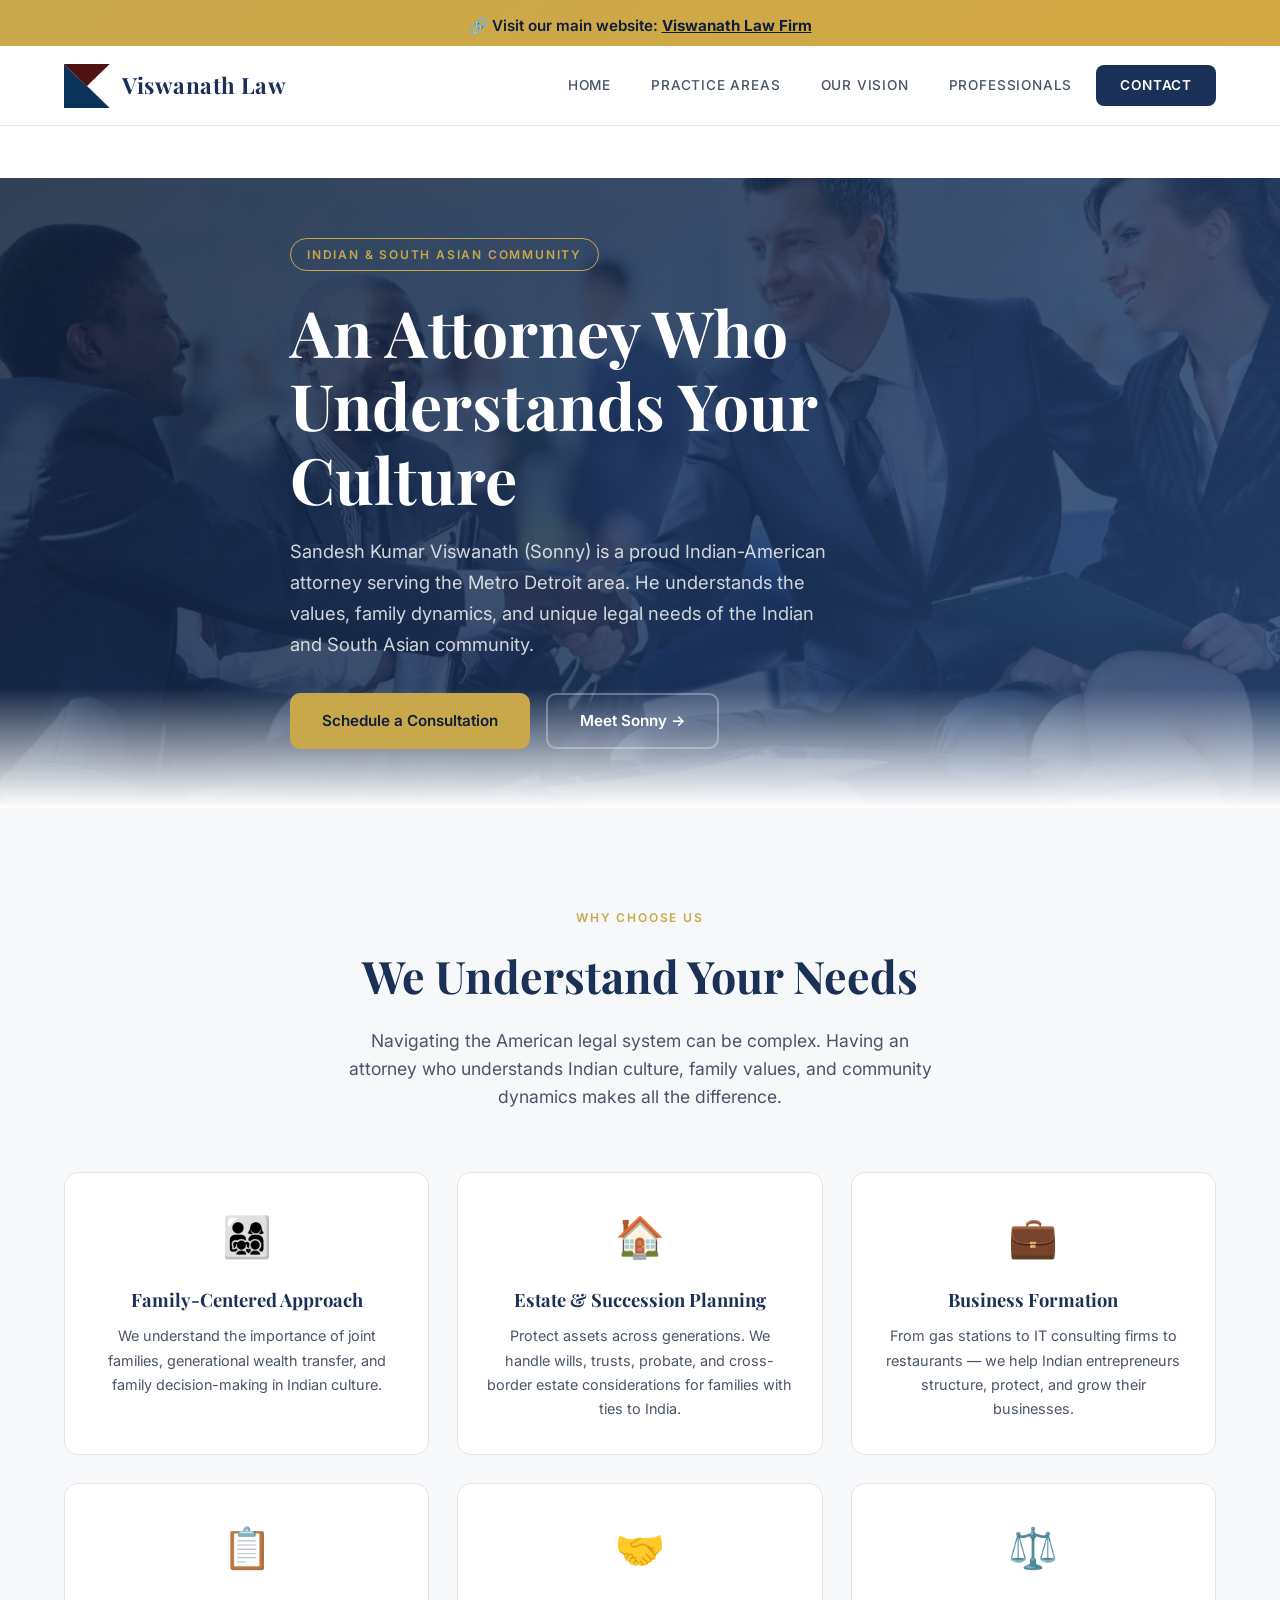
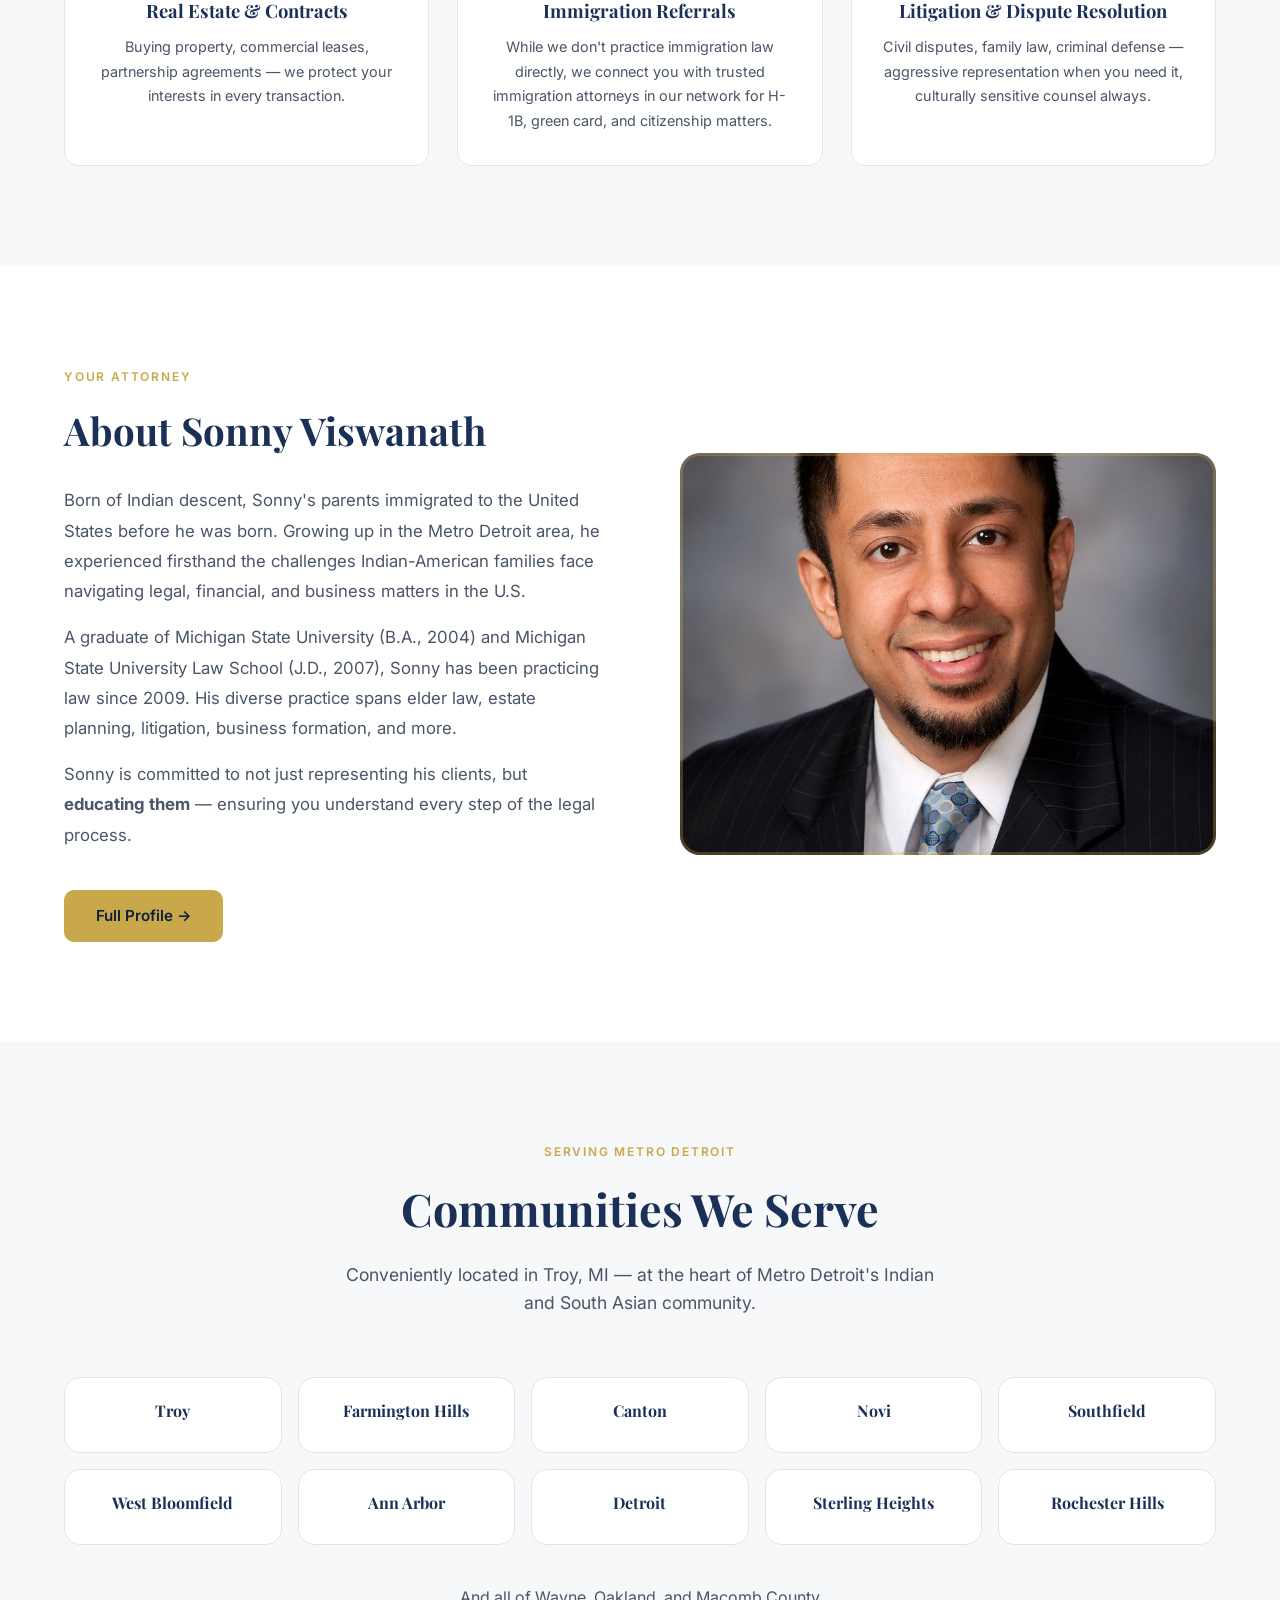
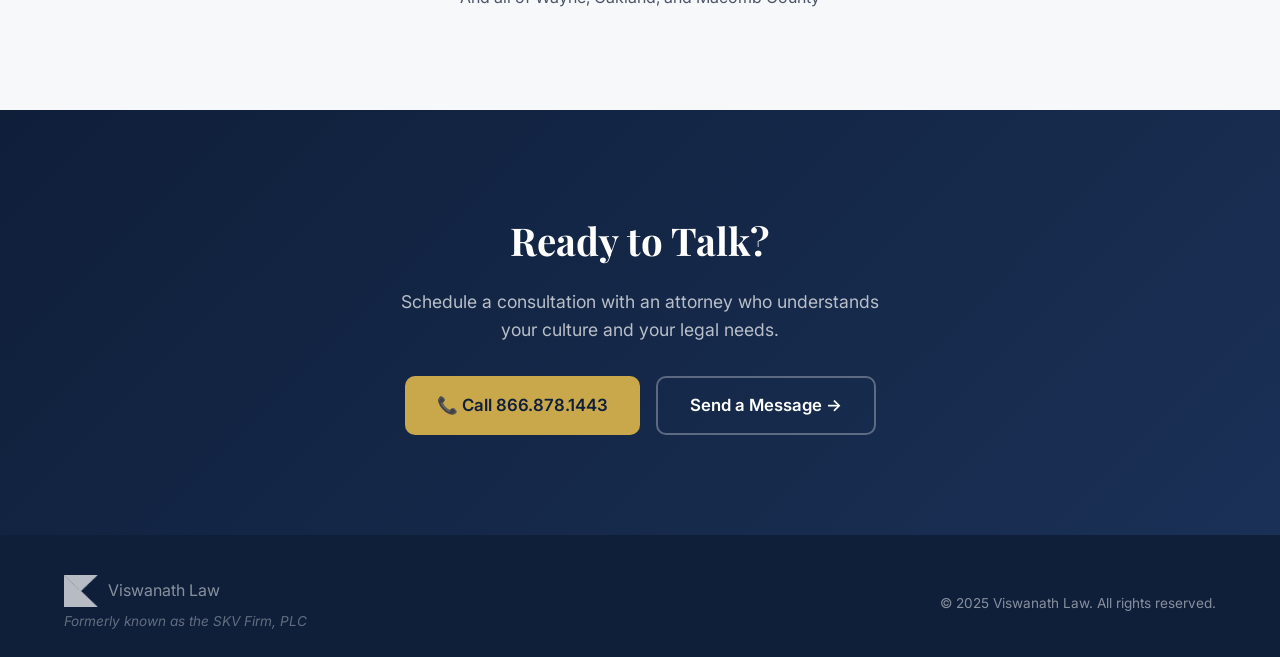
==== indian-clients.html @ b5b0188b "Initial Viswanath Law site" ====
<!DOCTYPE html>
<html lang="en">
<head>
  <meta charset="UTF-8">
  <meta name="viewport" content="width=device-width, initial-scale=1.0">
  <title>Indian Community Legal Services | Viswanath Law Firm — Troy, MI</title>
  <meta name="description" content="Viswanath Law Firm serves the Indian and South Asian community in Metro Detroit. Attorney S.K. Viswanath understands Indian culture, family dynamics, and the unique legal needs of Indian-American families. Estate planning, immigration referrals, business formation, and more.">
  <meta name="keywords" content="Indian lawyer Detroit, Indian attorney Michigan, South Asian lawyer Troy MI, Indian estate planning, Indian business attorney, desi lawyer Michigan, Indian community lawyer, Metro Detroit Indian attorney, Indian American legal services, Viswanath Law">
  <!-- Hidden from search engines indexing this specific page into main site nav — but still crawlable for targeted searches -->
  <meta name="robots" content="noindex, follow">

  <!-- Schema.org structured data for local SEO -->
  <script type="application/ld+json">
  {
    "@context": "https://schema.org",
    "@type": "Attorney",
    "name": "Viswanath Law Firm",
    "description": "Legal services for the Indian and South Asian community in Metro Detroit. Estate planning, business law, litigation, and more.",
    "address": {
      "@type": "PostalAddress",
      "streetAddress": "3190 Rochester Rd, Ste 107",
      "addressLocality": "Troy",
      "addressRegion": "MI",
      "postalCode": "48083",
      "addressCountry": "US"
    },
    "telephone": "+1-866-878-1443",
    "email": "contact@skvfirm.com",
    "url": "https://www.viswanathjones.com",
    "founder": {
      "@type": "Person",
      "name": "Sandesh Kumar Viswanath",
      "alternateName": "Sonny Viswanath"
    },
    "areaServed": ["Troy", "Southfield", "Detroit", "Farmington Hills", "Canton", "Novi", "Ann Arbor", "Metro Detroit"],
    "knowsLanguage": ["English"],
    "serviceArea": {
      "@type": "GeoCircle",
      "geoMidpoint": { "@type": "GeoCoordinates", "latitude": 42.5803, "longitude": -83.1431 },
      "geoRadius": "50 mi"
    }
  }
  </script>

  <link rel="preconnect" href="https://fonts.googleapis.com">
  <link rel="preconnect" href="https://fonts.gstatic.com" crossorigin>
  <link href="https://fonts.googleapis.com/css2?family=Inter:wght@400;500;600;700&family=Playfair+Display:wght@600;700&display=swap" rel="stylesheet">
  <link rel="stylesheet" href="css/style.css">
  <link rel="icon" href="images/vj-icon.png" type="image/png">

  <style>
    .culture-grid {
      display: grid;
      grid-template-columns: repeat(auto-fit, minmax(280px, 1fr));
      gap: 28px;
      margin-top: 40px;
    }
    .culture-card {
      background: var(--white);
      border-radius: 14px;
      padding: 32px 28px;
      border: 1px solid var(--gray-200);
      text-align: center;
      transition: all var(--transition);
    }
    .culture-card:hover {
      transform: translateY(-3px);
      box-shadow: 0 10px 30px rgba(0,0,0,0.06);
    }
    .culture-card .emoji { font-size: 2.5rem; margin-bottom: 16px; }
    .culture-card h3 {
      font-family: var(--font-heading);
      font-size: 1.15rem;
      color: var(--navy);
      margin-bottom: 10px;
    }
    .culture-card p {
      font-size: 0.9rem;
      color: var(--gray-600);
      line-height: 1.7;
    }
    .redirect-banner {
      background: linear-gradient(135deg, var(--accent), #d4a843);
      color: var(--navy-dark);
      text-align: center;
      padding: 14px 24px;
      font-size: 0.95rem;
      font-weight: 600;
    }
    .redirect-banner a {
      text-decoration: underline;
      font-weight: 700;
    }
  </style>
</head>
<body>

  <!-- REDIRECT BANNER — one-way link to main site -->
  <div class="redirect-banner">
    🔗 Visit our main website: <a href="/">Viswanath Law Firm</a>
  </div>

  <!-- HEADER (no link to THIS page in nav — it's hidden) -->
  <header class="header" style="top:46px;">
    <div class="container">
      <a href="/" class="logo">
        <img src="images/vj-icon.png" alt="Viswanath Law">
        <span class="logo-text">Viswanath Law</span>
      </a>
      <nav class="nav" id="nav">
        <a href="/">Home</a>
        <a href="/#practice-areas">Practice Areas</a>
        <a href="/#vision">Our Vision</a>
        <a href="/professionals.html">Professionals</a>
        <a href="/#contact" class="nav-cta">Contact</a>
      </nav>
      <button class="hamburger" aria-label="Menu" aria-expanded="false">
        <span></span><span></span><span></span>
      </button>
    </div>
  </header>

  <!-- HERO -->
  <section class="hero" style="margin-top:calc(var(--header-height) + 46px);min-height:70vh;">
    <div class="container">
      <div class="hero-content">
        <span class="hero-badge">Indian &amp; South Asian Community</span>
        <h1>An Attorney Who Understands Your Culture</h1>
        <p>Sandesh Kumar Viswanath (Sonny) is a proud Indian-American attorney serving the Metro Detroit area. He understands the values, family dynamics, and unique legal needs of the Indian and South Asian community.</p>
        <div class="hero-btns">
          <a href="/#contact" class="btn btn-primary">Schedule a Consultation</a>
          <a href="/professionals/sonny-viswanath.html" class="btn btn-outline">Meet Sonny →</a>
        </div>
      </div>
    </div>
  </section>

  <!-- CULTURAL UNDERSTANDING -->
  <section class="section section-alt">
    <div class="container">
      <div class="section-header fade-in">
        <p class="overline">Why Choose Us</p>
        <h2>We Understand Your Needs</h2>
        <p>Navigating the American legal system can be complex. Having an attorney who understands Indian culture, family values, and community dynamics makes all the difference.</p>
      </div>
      <div class="culture-grid">
        <div class="culture-card fade-in">
          <div class="emoji">👨‍👩‍👧‍👦</div>
          <h3>Family-Centered Approach</h3>
          <p>We understand the importance of joint families, generational wealth transfer, and family decision-making in Indian culture.</p>
        </div>
        <div class="culture-card fade-in">
          <div class="emoji">🏠</div>
          <h3>Estate &amp; Succession Planning</h3>
          <p>Protect assets across generations. We handle wills, trusts, probate, and cross-border estate considerations for families with ties to India.</p>
        </div>
        <div class="culture-card fade-in">
          <div class="emoji">💼</div>
          <h3>Business Formation</h3>
          <p>From gas stations to IT consulting firms to restaurants — we help Indian entrepreneurs structure, protect, and grow their businesses.</p>
        </div>
        <div class="culture-card fade-in">
          <div class="emoji">📋</div>
          <h3>Real Estate &amp; Contracts</h3>
          <p>Buying property, commercial leases, partnership agreements — we protect your interests in every transaction.</p>
        </div>
        <div class="culture-card fade-in">
          <div class="emoji">🤝</div>
          <h3>Immigration Referrals</h3>
          <p>While we don't practice immigration law directly, we connect you with trusted immigration attorneys in our network for H-1B, green card, and citizenship matters.</p>
        </div>
        <div class="culture-card fade-in">
          <div class="emoji">⚖️</div>
          <h3>Litigation &amp; Dispute Resolution</h3>
          <p>Civil disputes, family law, criminal defense — aggressive representation when you need it, culturally sensitive counsel always.</p>
        </div>
      </div>
    </div>
  </section>

  <!-- ABOUT SONNY — community focused -->
  <section class="section">
    <div class="container">
      <div class="vision-grid">
        <div class="vision-text fade-in">
          <p class="overline" style="font-size:0.75rem;font-weight:600;letter-spacing:0.15em;text-transform:uppercase;color:var(--accent);margin-bottom:12px;">Your Attorney</p>
          <h2>About Sonny Viswanath</h2>
          <p>Born of Indian descent, Sonny's parents immigrated to the United States before he was born. Growing up in the Metro Detroit area, he experienced firsthand the challenges Indian-American families face navigating legal, financial, and business matters in the U.S.</p>
          <p>A graduate of Michigan State University (B.A., 2004) and Michigan State University Law School (J.D., 2007), Sonny has been practicing law since 2009. His diverse practice spans elder law, estate planning, litigation, business formation, and more.</p>
          <p>Sonny is committed to not just representing his clients, but <strong>educating them</strong> — ensuring you understand every step of the legal process.</p>
          <a href="/professionals/sonny-viswanath.html" class="btn btn-primary" style="margin-top:24px;">Full Profile →</a>
        </div>
        <div class="vision-image fade-in">
          <img src="images/sonny-headshot.jpg" alt="S. K. Viswanath — Indian-American Attorney">
        </div>
      </div>
    </div>
  </section>

  <!-- AREAS SERVED -->
  <section class="section section-alt">
    <div class="container">
      <div class="section-header fade-in">
        <p class="overline">Serving Metro Detroit</p>
        <h2>Communities We Serve</h2>
        <p>Conveniently located in Troy, MI — at the heart of Metro Detroit's Indian and South Asian community.</p>
      </div>
      <div class="practice-grid" style="grid-template-columns:repeat(auto-fit,minmax(200px,1fr));gap:16px;">
        <div class="practice-card fade-in" style="padding:20px;text-align:center;">
          <h3 style="font-size:1rem;">Troy</h3>
        </div>
        <div class="practice-card fade-in" style="padding:20px;text-align:center;">
          <h3 style="font-size:1rem;">Farmington Hills</h3>
        </div>
        <div class="practice-card fade-in" style="padding:20px;text-align:center;">
          <h3 style="font-size:1rem;">Canton</h3>
        </div>
        <div class="practice-card fade-in" style="padding:20px;text-align:center;">
          <h3 style="font-size:1rem;">Novi</h3>
        </div>
        <div class="practice-card fade-in" style="padding:20px;text-align:center;">
          <h3 style="font-size:1rem;">Southfield</h3>
        </div>
        <div class="practice-card fade-in" style="padding:20px;text-align:center;">
          <h3 style="font-size:1rem;">West Bloomfield</h3>
        </div>
        <div class="practice-card fade-in" style="padding:20px;text-align:center;">
          <h3 style="font-size:1rem;">Ann Arbor</h3>
        </div>
        <div class="practice-card fade-in" style="padding:20px;text-align:center;">
          <h3 style="font-size:1rem;">Detroit</h3>
        </div>
        <div class="practice-card fade-in" style="padding:20px;text-align:center;">
          <h3 style="font-size:1rem;">Sterling Heights</h3>
        </div>
        <div class="practice-card fade-in" style="padding:20px;text-align:center;">
          <h3 style="font-size:1rem;">Rochester Hills</h3>
        </div>
      </div>
      <p class="text-center mt-40 fade-in" style="color:var(--gray-600);">And all of Wayne, Oakland, and Macomb County</p>
    </div>
  </section>

  <!-- CTA -->
  <section class="section section-dark">
    <div class="container text-center fade-in">
      <h2 style="font-family:var(--font-heading);font-size:clamp(1.8rem,3vw,2.5rem);margin-bottom:16px;">Ready to Talk?</h2>
      <p style="color:rgba(255,255,255,0.7);font-size:1.1rem;margin-bottom:32px;max-width:500px;margin-left:auto;margin-right:auto;">Schedule a consultation with an attorney who understands your culture and your legal needs.</p>
      <div style="display:flex;gap:16px;justify-content:center;flex-wrap:wrap;">
        <a href="tel:8668781443" class="btn btn-primary" style="font-size:1.05rem;">📞 Call 866.878.1443</a>
        <a href="/#contact" class="btn btn-outline" style="font-size:1.05rem;">Send a Message →</a>
      </div>
    </div>
  </section>

  <!-- FOOTER -->
  <footer class="footer">
    <div class="container">
      <div class="footer-inner">
        <div>
          <div class="footer-logo">
            <img src="images/vj-icon.png" alt="VJ">
            <span>Viswanath Law</span>
          </div>
          <p class="footer-note">Formerly known as the SKV Firm, PLC</p>
        </div>
        <p>&copy; 2025 Viswanath Law. All rights reserved.</p>
      </div>
    </div>
  </footer>

  <script src="js/main.js"></script>

  <!-- Auto-redirect logic: if someone lands here and just wants the main site -->
  <script>
    // The page is accessible via direct link only.
    // No redirect — the banner provides a clear link to the main site.
    // This page is intentionally hidden from navigation and robots indexing.
  </script>
</body>
</html>
---- css/style.css ----
/* ===== RESET & BASE ===== */
*, *::before, *::after { box-sizing: border-box; margin: 0; padding: 0; }

:root {
  --navy: #1a3056;
  --navy-dark: #0f1f3a;
  --navy-light: #2a4a7a;
  --accent: #c9a84c;
  --accent-light: #dfc06a;
  --white: #ffffff;
  --off-white: #f7f8fa;
  --gray-100: #f0f2f5;
  --gray-200: #e1e5eb;
  --gray-400: #8a94a6;
  --gray-600: #4a5568;
  --gray-800: #2d3748;
  --text: #1a202c;
  --font-heading: 'Playfair Display', Georgia, serif;
  --font-body: 'Inter', -apple-system, BlinkMacSystemFont, 'Segoe UI', sans-serif;
  --max-width: 1200px;
  --header-height: 80px;
  --transition: 0.3s ease;
}

html { scroll-behavior: smooth; font-size: 16px; }

body {
  font-family: var(--font-body);
  color: var(--text);
  line-height: 1.6;
  background: var(--white);
  -webkit-font-smoothing: antialiased;
}

img { max-width: 100%; height: auto; display: block; }
a { text-decoration: none; color: inherit; transition: color var(--transition); }
ul { list-style: none; }

.container { max-width: var(--max-width); margin: 0 auto; padding: 0 24px; }

/* ===== HEADER ===== */
.header {
  position: fixed;
  top: 0;
  left: 0;
  right: 0;
  height: var(--header-height);
  background: var(--white);
  border-bottom: 1px solid var(--gray-200);
  z-index: 1000;
  transition: box-shadow var(--transition);
}

.header.scrolled { box-shadow: 0 2px 20px rgba(0,0,0,0.08); }

.header .container {
  display: flex;
  align-items: center;
  justify-content: space-between;
  height: 100%;
}

.logo { display: flex; align-items: center; gap: 12px; }
.logo img { height: 44px; width: auto; }
.logo-text {
  font-family: var(--font-heading);
  font-size: 1.4rem;
  color: var(--navy);
  font-weight: 700;
  letter-spacing: 0.02em;
}

.nav { display: flex; align-items: center; gap: 8px; }
.nav a {
  font-size: 0.85rem;
  font-weight: 500;
  letter-spacing: 0.06em;
  text-transform: uppercase;
  color: var(--gray-600);
  padding: 8px 16px;
  border-radius: 6px;
  transition: all var(--transition);
}
.nav a:hover, .nav a.active {
  color: var(--navy);
  background: var(--gray-100);
}

.nav-cta {
  background: var(--navy) !important;
  color: var(--white) !important;
  padding: 10px 24px !important;
  border-radius: 8px !important;
  font-weight: 600 !important;
}
.nav-cta:hover { background: var(--navy-light) !important; }

/* Mobile menu */
.hamburger {
  display: none;
  flex-direction: column;
  gap: 5px;
  cursor: pointer;
  padding: 8px;
  background: none;
  border: none;
}
.hamburger span {
  width: 24px;
  height: 2px;
  background: var(--navy);
  transition: all var(--transition);
  border-radius: 2px;
}

@media (max-width: 768px) {
  .hamburger { display: flex; }
  .nav {
    position: fixed;
    top: var(--header-height);
    left: 0;
    right: 0;
    background: var(--white);
    flex-direction: column;
    padding: 24px;
    gap: 4px;
    border-bottom: 1px solid var(--gray-200);
    box-shadow: 0 8px 30px rgba(0,0,0,0.1);
    transform: translateY(-120%);
    transition: transform var(--transition);
  }
  .nav.open { transform: translateY(0); }
  .nav a { width: 100%; text-align: center; padding: 12px; }
}

/* ===== HERO ===== */
.hero {
  position: relative;
  min-height: 85vh;
  display: flex;
  align-items: center;
  background: linear-gradient(135deg, var(--navy-dark) 0%, var(--navy) 50%, var(--navy-light) 100%);
  margin-top: var(--header-height);
  overflow: hidden;
}

.hero::before {
  content: '';
  position: absolute;
  inset: 0;
  background: url('../images/city-bg.jpg') center/cover no-repeat;
  opacity: 0.15;
}

.hero::after {
  content: '';
  position: absolute;
  bottom: 0;
  left: 0;
  right: 0;
  height: 120px;
  background: linear-gradient(to top, var(--white), transparent);
}

.hero-content {
  position: relative;
  z-index: 1;
  max-width: 700px;
}

.hero-badge {
  display: inline-block;
  font-size: 0.75rem;
  font-weight: 600;
  letter-spacing: 0.15em;
  text-transform: uppercase;
  color: var(--accent);
  border: 1px solid var(--accent);
  padding: 6px 16px;
  border-radius: 20px;
  margin-bottom: 24px;
}

.hero h1 {
  font-family: var(--font-heading);
  font-size: clamp(2.5rem, 5vw, 4rem);
  color: var(--white);
  line-height: 1.15;
  margin-bottom: 20px;
  font-weight: 700;
}

.hero p {
  font-size: 1.15rem;
  color: rgba(255,255,255,0.8);
  line-height: 1.7;
  margin-bottom: 32px;
  max-width: 560px;
}

.hero-btns { display: flex; gap: 16px; flex-wrap: wrap; }

.btn {
  display: inline-flex;
  align-items: center;
  gap: 8px;
  padding: 14px 32px;
  border-radius: 10px;
  font-size: 0.95rem;
  font-weight: 600;
  transition: all var(--transition);
  cursor: pointer;
  border: none;
}

.btn-primary {
  background: var(--accent);
  color: var(--navy-dark);
}
.btn-primary:hover { background: var(--accent-light); transform: translateY(-2px); }

.btn-outline {
  background: transparent;
  color: var(--white);
  border: 2px solid rgba(255,255,255,0.3);
}
.btn-outline:hover { border-color: var(--white); background: rgba(255,255,255,0.1); }

/* ===== SECTIONS ===== */
.section {
  padding: 100px 0;
}
.section-alt { background: var(--off-white); }
.section-dark {
  background: linear-gradient(135deg, var(--navy-dark), var(--navy));
  color: var(--white);
}

.section-header {
  text-align: center;
  margin-bottom: 60px;
}
.section-header .overline {
  font-size: 0.75rem;
  font-weight: 600;
  letter-spacing: 0.15em;
  text-transform: uppercase;
  color: var(--accent);
  margin-bottom: 12px;
}
.section-header h2 {
  font-family: var(--font-heading);
  font-size: clamp(2rem, 3.5vw, 2.8rem);
  color: var(--navy);
  margin-bottom: 16px;
  font-weight: 700;
}
.section-dark .section-header h2 { color: var(--white); }
.section-header p {
  font-size: 1.1rem;
  color: var(--gray-600);
  max-width: 600px;
  margin: 0 auto;
}
.section-dark .section-header p { color: rgba(255,255,255,0.7); }

/* ===== PRACTICE AREAS ===== */
.practice-grid {
  display: grid;
  grid-template-columns: repeat(auto-fit, minmax(340px, 1fr));
  gap: 32px;
}

.practice-card {
  background: var(--white);
  border-radius: 16px;
  padding: 40px 32px;
  border: 1px solid var(--gray-200);
  transition: all var(--transition);
  position: relative;
  overflow: hidden;
}
.practice-card::before {
  content: '';
  position: absolute;
  top: 0;
  left: 0;
  right: 0;
  height: 4px;
  background: var(--accent);
  transform: scaleX(0);
  transition: transform var(--transition);
}
.practice-card:hover {
  transform: translateY(-4px);
  box-shadow: 0 12px 40px rgba(0,0,0,0.08);
  border-color: transparent;
}
.practice-card:hover::before { transform: scaleX(1); }

.practice-card .icon {
  width: 56px;
  height: 56px;
  background: var(--gray-100);
  border-radius: 12px;
  display: flex;
  align-items: center;
  justify-content: center;
  font-size: 1.5rem;
  margin-bottom: 20px;
  color: var(--navy);
}

.practice-card h3 {
  font-family: var(--font-heading);
  font-size: 1.35rem;
  color: var(--navy);
  margin-bottom: 8px;
}

.practice-card .tagline {
  font-size: 0.9rem;
  font-style: italic;
  color: var(--accent);
  margin-bottom: 14px;
}

.practice-card p {
  font-size: 0.95rem;
  color: var(--gray-600);
  line-height: 1.7;
}

/* ===== VISION ===== */
.vision-grid {
  display: grid;
  grid-template-columns: 1fr 1fr;
  gap: 80px;
  align-items: center;
}

.vision-text h2 {
  font-family: var(--font-heading);
  font-size: clamp(2rem, 3vw, 2.5rem);
  color: var(--navy);
  margin-bottom: 24px;
}

.vision-text p {
  font-size: 1.05rem;
  color: var(--gray-600);
  line-height: 1.8;
  margin-bottom: 16px;
}

.vision-image {
  position: relative;
  border-radius: 20px;
  overflow: hidden;
  aspect-ratio: 4/3;
}
.vision-image img { width: 100%; height: 100%; object-fit: cover; }
.vision-image::after {
  content: '';
  position: absolute;
  inset: 0;
  border: 3px solid var(--accent);
  border-radius: 20px;
  opacity: 0.3;
}

@media (max-width: 768px) {
  .vision-grid { grid-template-columns: 1fr; gap: 40px; }
}

/* ===== TEAM / PROFESSIONALS ===== */
.team-grid {
  display: grid;
  grid-template-columns: repeat(auto-fit, minmax(280px, 1fr));
  gap: 32px;
}

.team-card {
  background: var(--white);
  border-radius: 16px;
  overflow: hidden;
  border: 1px solid var(--gray-200);
  transition: all var(--transition);
}
.team-card:hover {
  transform: translateY(-4px);
  box-shadow: 0 12px 40px rgba(0,0,0,0.08);
}

.team-card-img {
  width: 100%;
  aspect-ratio: 3/4;
  overflow: hidden;
  background: var(--gray-100);
}
.team-card-img img { width: 100%; height: 100%; object-fit: cover; transition: transform var(--transition); }
.team-card:hover .team-card-img img { transform: scale(1.05); }

.team-card-body { padding: 24px; }
.team-card-body h3 {
  font-family: var(--font-heading);
  font-size: 1.25rem;
  color: var(--navy);
  margin-bottom: 4px;
}
.team-card-body .role {
  font-size: 0.85rem;
  color: var(--accent);
  font-weight: 500;
  margin-bottom: 12px;
}
.team-card-body p {
  font-size: 0.9rem;
  color: var(--gray-600);
  line-height: 1.6;
}
.team-card-body .btn {
  margin-top: 16px;
  padding: 10px 24px;
  font-size: 0.85rem;
}

/* ===== PROFILE PAGE ===== */
.profile-hero {
  margin-top: var(--header-height);
  padding: 80px 0;
  background: linear-gradient(135deg, var(--navy-dark), var(--navy));
  position: relative;
  overflow: hidden;
}
.profile-hero::before {
  content: '';
  position: absolute;
  inset: 0;
  background: url('../images/skyline-bg.jpg') center/cover no-repeat;
  opacity: 0.1;
}

.profile-hero-inner {
  position: relative;
  z-index: 1;
  display: grid;
  grid-template-columns: 300px 1fr;
  gap: 60px;
  align-items: center;
}

.profile-photo {
  width: 300px;
  height: 380px;
  border-radius: 16px;
  overflow: hidden;
  border: 4px solid rgba(255,255,255,0.2);
  box-shadow: 0 20px 60px rgba(0,0,0,0.3);
}
.profile-photo img { width: 100%; height: 100%; object-fit: cover; }

.profile-info h1 {
  font-family: var(--font-heading);
  font-size: clamp(2rem, 4vw, 3rem);
  color: var(--white);
  margin-bottom: 8px;
}
.profile-info .title {
  font-size: 1.1rem;
  color: var(--accent);
  font-weight: 500;
  margin-bottom: 20px;
}
.profile-info .bio {
  font-size: 1.05rem;
  color: rgba(255,255,255,0.8);
  line-height: 1.8;
  max-width: 600px;
}
.profile-info .bio p { margin-bottom: 14px; }

@media (max-width: 768px) {
  .profile-hero-inner { grid-template-columns: 1fr; text-align: center; justify-items: center; }
  .profile-photo { width: 220px; height: 280px; }
}

.profile-body { padding: 80px 0; }

.profile-section { margin-bottom: 60px; }
.profile-section h2 {
  font-family: var(--font-heading);
  font-size: 1.8rem;
  color: var(--navy);
  margin-bottom: 24px;
  padding-bottom: 12px;
  border-bottom: 2px solid var(--gray-200);
}
.profile-section ul {
  list-style: disc;
  padding-left: 24px;
}
.profile-section li {
  font-size: 1rem;
  color: var(--gray-600);
  line-height: 1.8;
  margin-bottom: 4px;
}

/* Profile video section */
.video-grid {
  display: grid;
  grid-template-columns: repeat(auto-fit, minmax(300px, 1fr));
  gap: 24px;
}
.video-placeholder {
  aspect-ratio: 16/9;
  background: var(--gray-100);
  border-radius: 12px;
  display: flex;
  align-items: center;
  justify-content: center;
  color: var(--gray-400);
  font-size: 0.9rem;
  border: 2px dashed var(--gray-200);
}

/* Profile gallery */
.gallery-grid {
  display: grid;
  grid-template-columns: repeat(auto-fit, minmax(200px, 1fr));
  gap: 16px;
}
.gallery-grid img {
  width: 100%;
  aspect-ratio: 1;
  object-fit: cover;
  border-radius: 12px;
  cursor: pointer;
  transition: all var(--transition);
}
.gallery-grid img:hover { transform: scale(1.03); box-shadow: 0 8px 30px rgba(0,0,0,0.12); }

/* ===== PAIGE DIRECTORY ===== */
.partner-grid {
  display: grid;
  grid-template-columns: repeat(auto-fit, minmax(300px, 1fr));
  gap: 24px;
}

.partner-card {
  display: flex;
  align-items: center;
  gap: 20px;
  background: var(--white);
  border-radius: 12px;
  padding: 24px;
  border: 1px solid var(--gray-200);
  transition: all var(--transition);
}
.partner-card:hover {
  border-color: var(--accent);
  box-shadow: 0 8px 30px rgba(0,0,0,0.06);
  transform: translateY(-2px);
}

.partner-card .partner-logo {
  width: 64px;
  height: 64px;
  border-radius: 12px;
  background: var(--gray-100);
  display: flex;
  align-items: center;
  justify-content: center;
  flex-shrink: 0;
  font-size: 1.5rem;
  color: var(--navy);
}

.partner-card h3 { font-size: 1.05rem; color: var(--navy); margin-bottom: 4px; }
.partner-card p { font-size: 0.85rem; color: var(--gray-600); }
.partner-card .partner-link {
  font-size: 0.8rem;
  color: var(--accent);
  font-weight: 600;
  margin-top: 4px;
  display: inline-block;
}

/* ===== CONTACT ===== */
.contact-grid {
  display: grid;
  grid-template-columns: 1fr 1fr;
  gap: 60px;
}

.contact-info h3 {
  font-family: var(--font-heading);
  font-size: 1.4rem;
  color: var(--white);
  margin-bottom: 20px;
}
.contact-detail {
  display: flex;
  align-items: flex-start;
  gap: 16px;
  margin-bottom: 20px;
}
.contact-detail .icon {
  width: 44px;
  height: 44px;
  background: rgba(255,255,255,0.1);
  border-radius: 10px;
  display: flex;
  align-items: center;
  justify-content: center;
  flex-shrink: 0;
  font-size: 1.1rem;
}
.contact-detail p { color: rgba(255,255,255,0.8); font-size: 0.95rem; line-height: 1.6; }
.contact-detail a { color: var(--accent); }
.contact-detail a:hover { color: var(--accent-light); }

.contact-form {
  display: flex;
  flex-direction: column;
  gap: 16px;
}
.contact-form input,
.contact-form textarea {
  width: 100%;
  padding: 14px 18px;
  border: 1px solid rgba(255,255,255,0.2);
  border-radius: 10px;
  background: rgba(255,255,255,0.08);
  color: var(--white);
  font-family: var(--font-body);
  font-size: 0.95rem;
  transition: border-color var(--transition);
}
.contact-form input::placeholder,
.contact-form textarea::placeholder { color: rgba(255,255,255,0.4); }
.contact-form input:focus,
.contact-form textarea:focus {
  outline: none;
  border-color: var(--accent);
}
.contact-form textarea { min-height: 140px; resize: vertical; }

.contact-form .btn-primary { align-self: flex-start; }

@media (max-width: 768px) {
  .contact-grid { grid-template-columns: 1fr; gap: 40px; }
}

/* ===== FOOTER ===== */
.footer {
  background: var(--navy-dark);
  padding: 40px 0 24px;
  color: rgba(255,255,255,0.5);
}
.footer-inner {
  display: flex;
  justify-content: space-between;
  align-items: center;
  flex-wrap: wrap;
  gap: 16px;
}
.footer-logo { display: flex; align-items: center; gap: 10px; }
.footer-logo img { height: 32px; filter: brightness(0) invert(1); opacity: 0.7; }
.footer p { font-size: 0.85rem; }
.footer a { color: var(--accent); }
.footer a:hover { color: var(--accent-light); }
.footer-note {
  font-size: 0.8rem;
  font-style: italic;
  color: rgba(255,255,255,0.35);
  margin-top: 4px;
}

/* ===== PAGE BANNER ===== */
.page-banner {
  margin-top: var(--header-height);
  padding: 80px 0;
  background: linear-gradient(135deg, var(--navy-dark), var(--navy));
  text-align: center;
  position: relative;
  overflow: hidden;
}
.page-banner::before {
  content: '';
  position: absolute;
  inset: 0;
  background: url('../images/skyline-bg.jpg') center/cover no-repeat;
  opacity: 0.1;
}
.page-banner h1 {
  position: relative;
  font-family: var(--font-heading);
  font-size: clamp(2.5rem, 5vw, 3.5rem);
  color: var(--white);
  font-weight: 700;
}
.page-banner p {
  position: relative;
  font-size: 1.1rem;
  color: rgba(255,255,255,0.7);
  margin-top: 12px;
}

/* ===== UTILITIES ===== */
.text-center { text-align: center; }
.mt-40 { margin-top: 40px; }
.mb-40 { margin-bottom: 40px; }

/* ===== ANIMATIONS ===== */
.fade-in {
  opacity: 0;
  transform: translateY(20px);
  transition: opacity 0.6s ease, transform 0.6s ease;
}
.fade-in.visible { opacity: 1; transform: translateY(0); }

/* ===== HIDDEN PAGE (Indian clients) ===== */
.hidden-page-notice {
  background: var(--accent);
  color: var(--navy-dark);
  text-align: center;
  padding: 12px;
  font-size: 0.9rem;
  font-weight: 500;
}
.hidden-page-notice a { text-decoration: underline; font-weight: 700; }
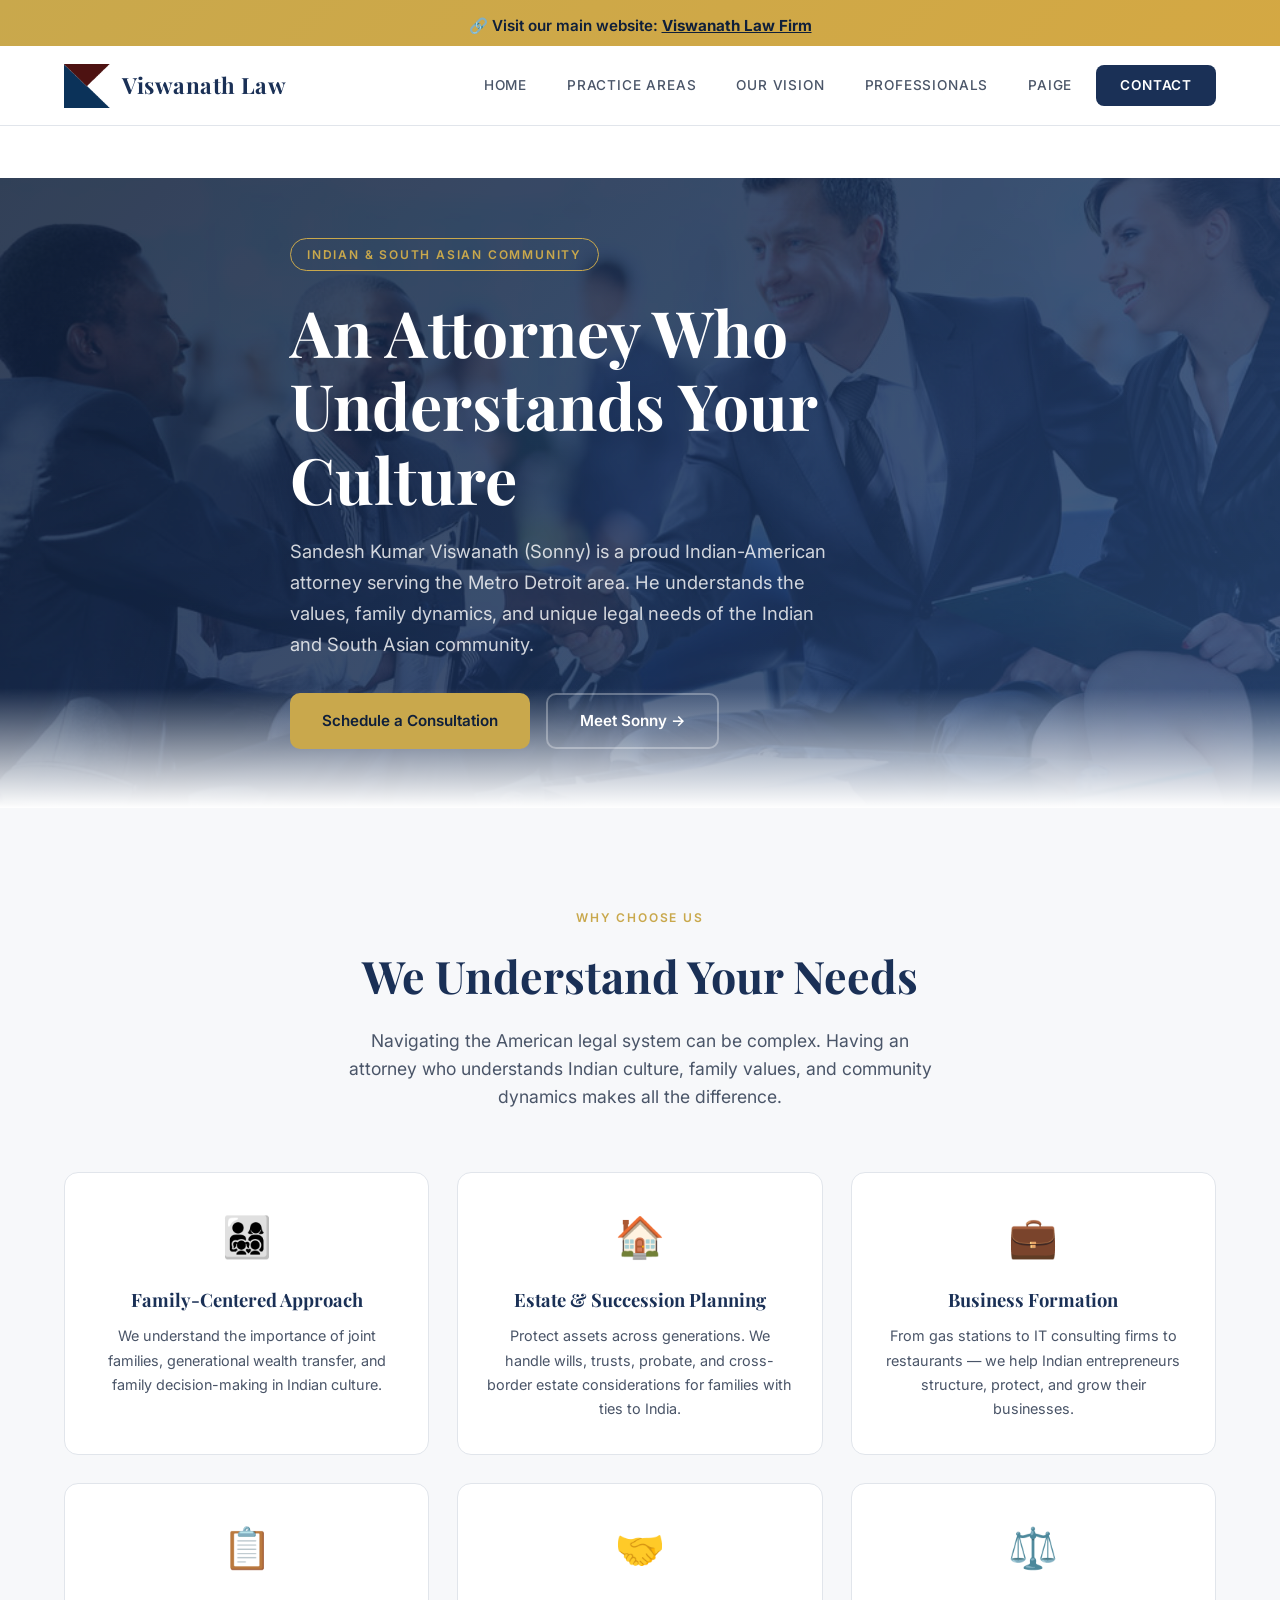
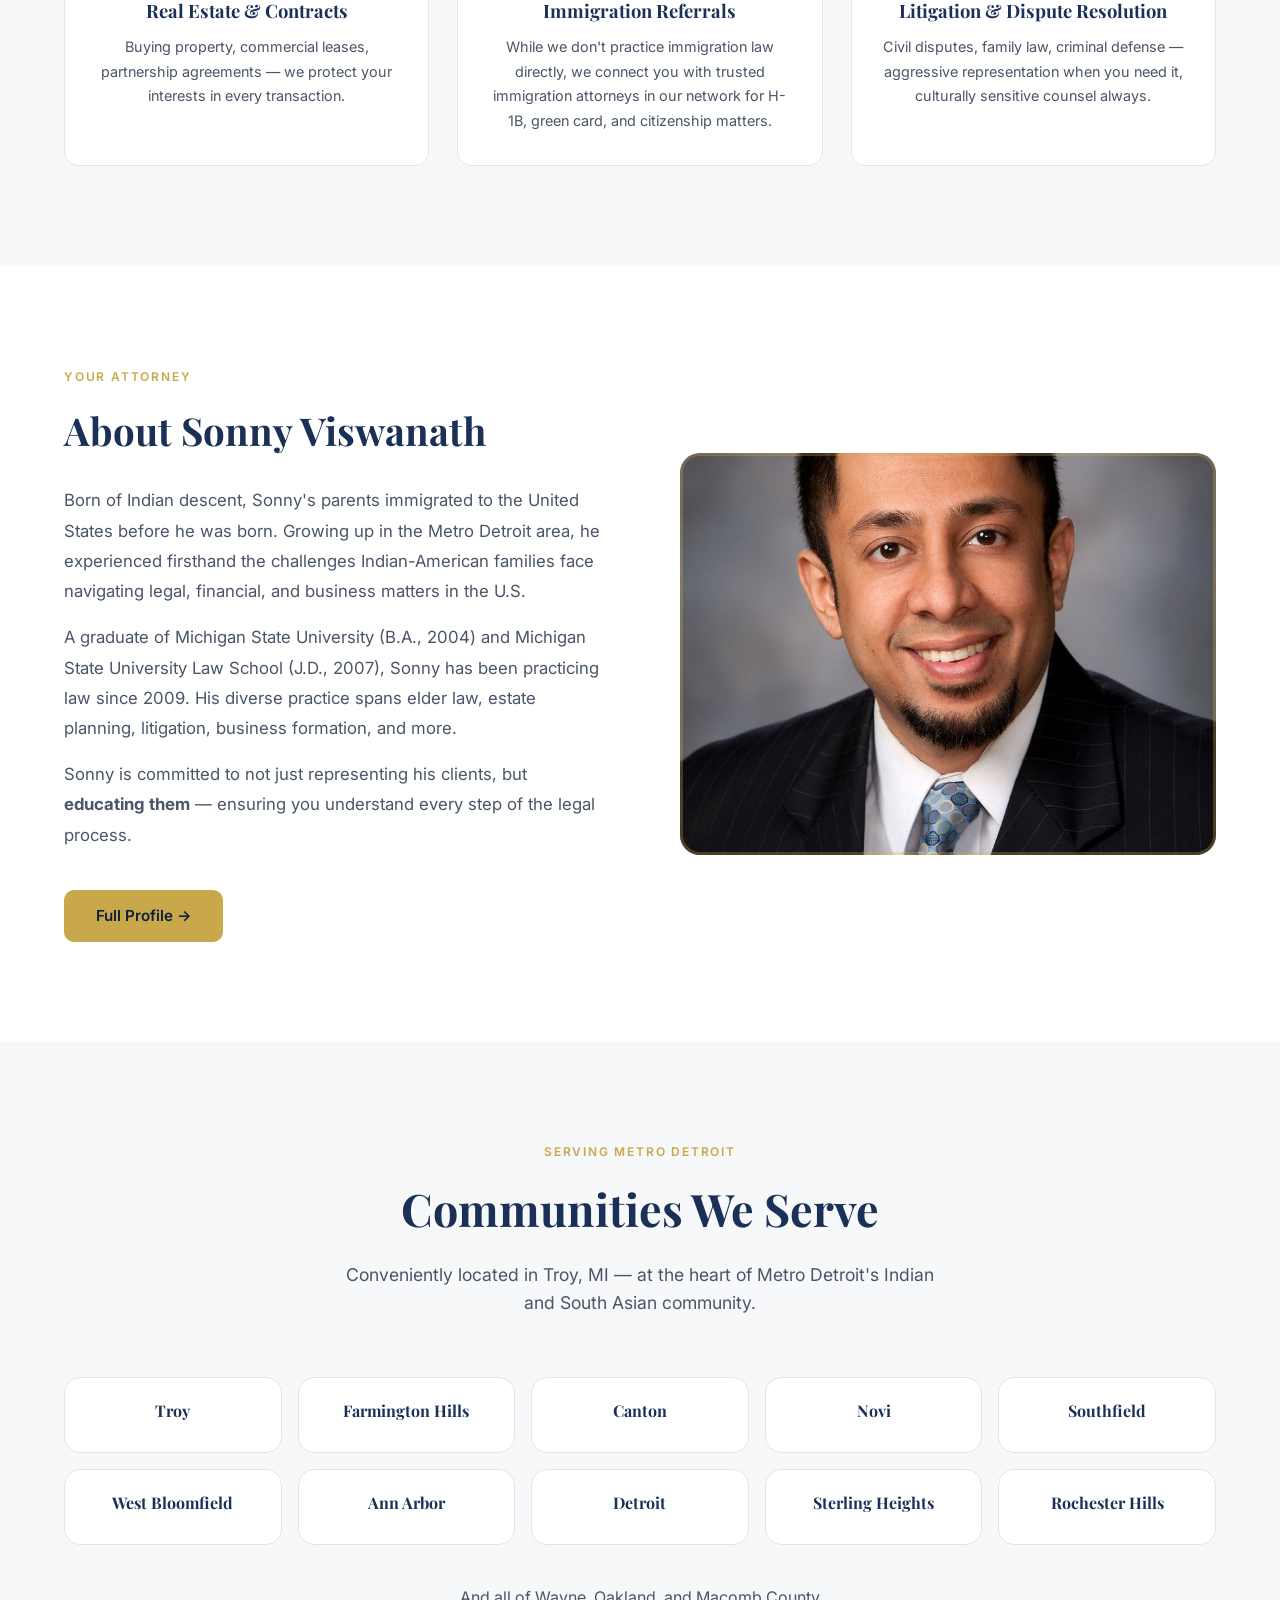
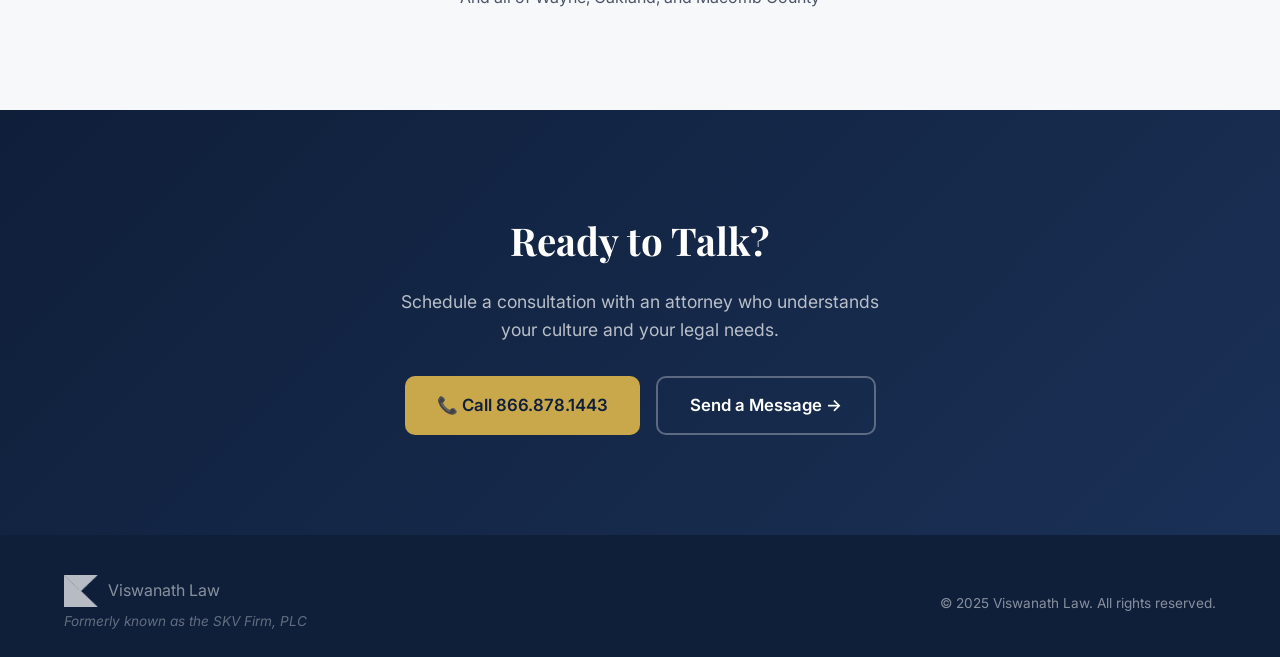
==== commit 707b3853: "Add Paige to nav, fix fade-in visibility, improve JS" ====
--- a/indian-clients.html
+++ b/indian-clients.html
@@ -97,22 +97,23 @@
 
   <!-- REDIRECT BANNER — one-way link to main site -->
   <div class="redirect-banner">
-    🔗 Visit our main website: <a href="/">Viswanath Law Firm</a>
+    🔗 Visit our main website: <a href="/viswanath-law/">Viswanath Law Firm</a>
   </div>
 
   <!-- HEADER (no link to THIS page in nav — it's hidden) -->
   <header class="header" style="top:46px;">
     <div class="container">
-      <a href="/" class="logo">
+      <a href="/viswanath-law/" class="logo">
         <img src="images/vj-icon.png" alt="Viswanath Law">
         <span class="logo-text">Viswanath Law</span>
       </a>
       <nav class="nav" id="nav">
-        <a href="/">Home</a>
-        <a href="/#practice-areas">Practice Areas</a>
-        <a href="/#vision">Our Vision</a>
-        <a href="/professionals.html">Professionals</a>
-        <a href="/#contact" class="nav-cta">Contact</a>
+        <a href="/viswanath-law/">Home</a>
+        <a href="/viswanath-law/#practice-areas">Practice Areas</a>
+        <a href="/viswanath-law/#vision">Our Vision</a>
+        <a href="/viswanath-law/professionals.html">Professionals</a>
+        <a href="/viswanath-law/paige.html">Paige</a>
+        <a href="/viswanath-law/#contact" class="nav-cta">Contact</a>
       </nav>
       <button class="hamburger" aria-label="Menu" aria-expanded="false">
         <span></span><span></span><span></span>
@@ -128,8 +129,8 @@
         <h1>An Attorney Who Understands Your Culture</h1>
         <p>Sandesh Kumar Viswanath (Sonny) is a proud Indian-American attorney serving the Metro Detroit area. He understands the values, family dynamics, and unique legal needs of the Indian and South Asian community.</p>
         <div class="hero-btns">
-          <a href="/#contact" class="btn btn-primary">Schedule a Consultation</a>
-          <a href="/professionals/sonny-viswanath.html" class="btn btn-outline">Meet Sonny →</a>
+          <a href="/viswanath-law/#contact" class="btn btn-primary">Schedule a Consultation</a>
+          <a href="/viswanath-law/professionals/sonny-viswanath.html" class="btn btn-outline">Meet Sonny →</a>
         </div>
       </div>
     </div>
@@ -188,7 +189,7 @@
           <p>Born of Indian descent, Sonny's parents immigrated to the United States before he was born. Growing up in the Metro Detroit area, he experienced firsthand the challenges Indian-American families face navigating legal, financial, and business matters in the U.S.</p>
           <p>A graduate of Michigan State University (B.A., 2004) and Michigan State University Law School (J.D., 2007), Sonny has been practicing law since 2009. His diverse practice spans elder law, estate planning, litigation, business formation, and more.</p>
           <p>Sonny is committed to not just representing his clients, but <strong>educating them</strong> — ensuring you understand every step of the legal process.</p>
-          <a href="/professionals/sonny-viswanath.html" class="btn btn-primary" style="margin-top:24px;">Full Profile →</a>
+          <a href="/viswanath-law/professionals/sonny-viswanath.html" class="btn btn-primary" style="margin-top:24px;">Full Profile →</a>
         </div>
         <div class="vision-image fade-in">
           <img src="images/sonny-headshot.jpg" alt="S. K. Viswanath — Indian-American Attorney">
@@ -248,7 +249,7 @@
       <p style="color:rgba(255,255,255,0.7);font-size:1.1rem;margin-bottom:32px;max-width:500px;margin-left:auto;margin-right:auto;">Schedule a consultation with an attorney who understands your culture and your legal needs.</p>
       <div style="display:flex;gap:16px;justify-content:center;flex-wrap:wrap;">
         <a href="tel:8668781443" class="btn btn-primary" style="font-size:1.05rem;">📞 Call 866.878.1443</a>
-        <a href="/#contact" class="btn btn-outline" style="font-size:1.05rem;">Send a Message →</a>
+        <a href="/viswanath-law/#contact" class="btn btn-outline" style="font-size:1.05rem;">Send a Message →</a>
       </div>
     </div>
   </section>
--- a/css/style.css
+++ b/css/style.css
@@ -731,3 +731,9 @@
   font-weight: 500;
 }
 .hidden-page-notice a { text-decoration: underline; font-weight: 700; }
+
+/* Fallback: if JS hasn't loaded or observer hasn't fired after 2s, show everything */
+@media (prefers-reduced-motion: reduce) {
+  .fade-in { opacity: 1 !important; transform: none !important; }
+}
+noscript + .fade-in, .fade-in.visible { opacity: 1; transform: translateY(0); }
